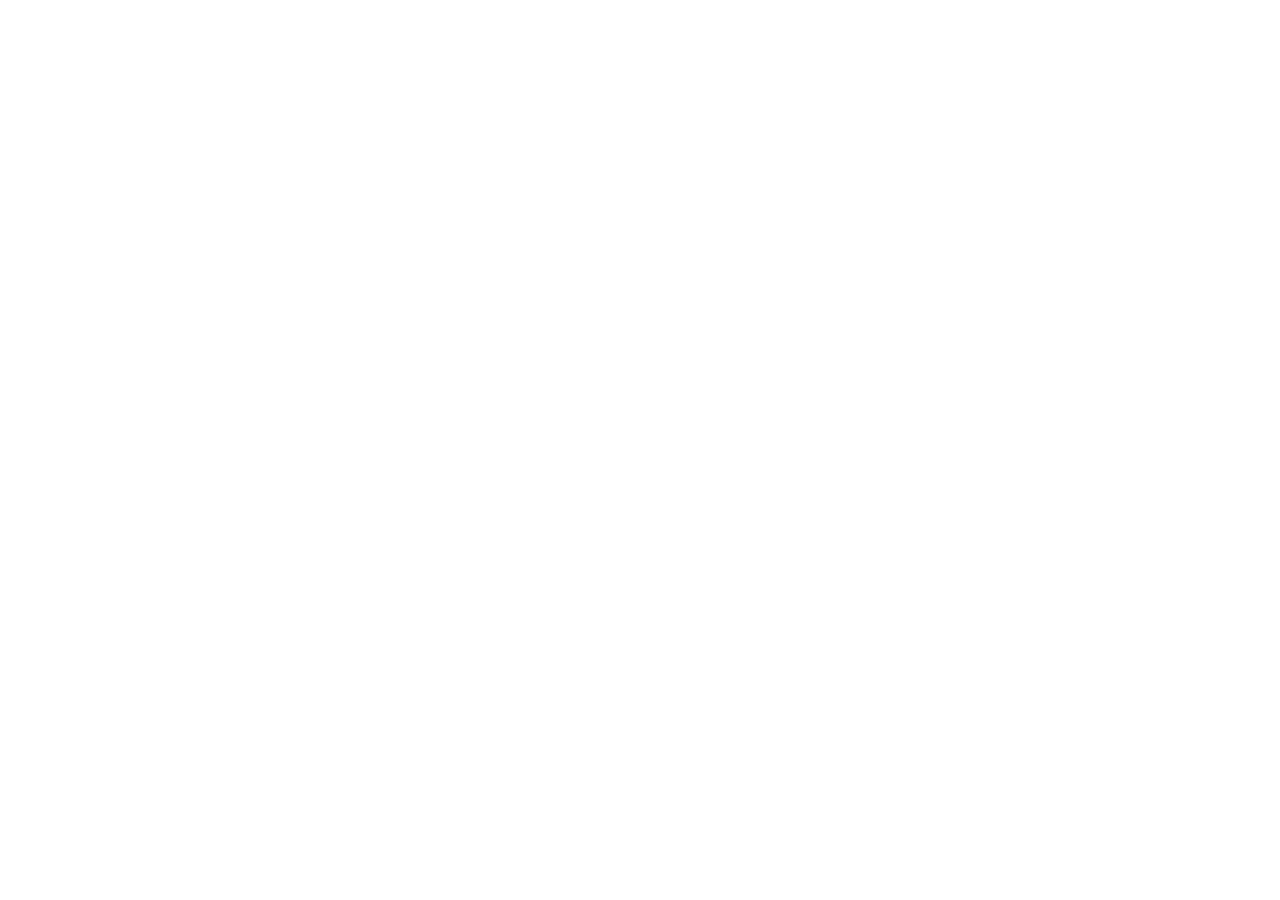
==== shelter/main.html @ 137c1968 "feat: add files in branch" ====
<!DOCTYPE html>
<html lang="en">
<head>
    <meta charset="UTF-8">
    <meta name="viewport" content="width=device-width, initial-scale=1.0">
    <link rel="stylesheet" href="style.css">
</head>
<body>
    <header>    

    </header>

    <main>

    </main>

    <footer>

    </footer>
</body>
</html>
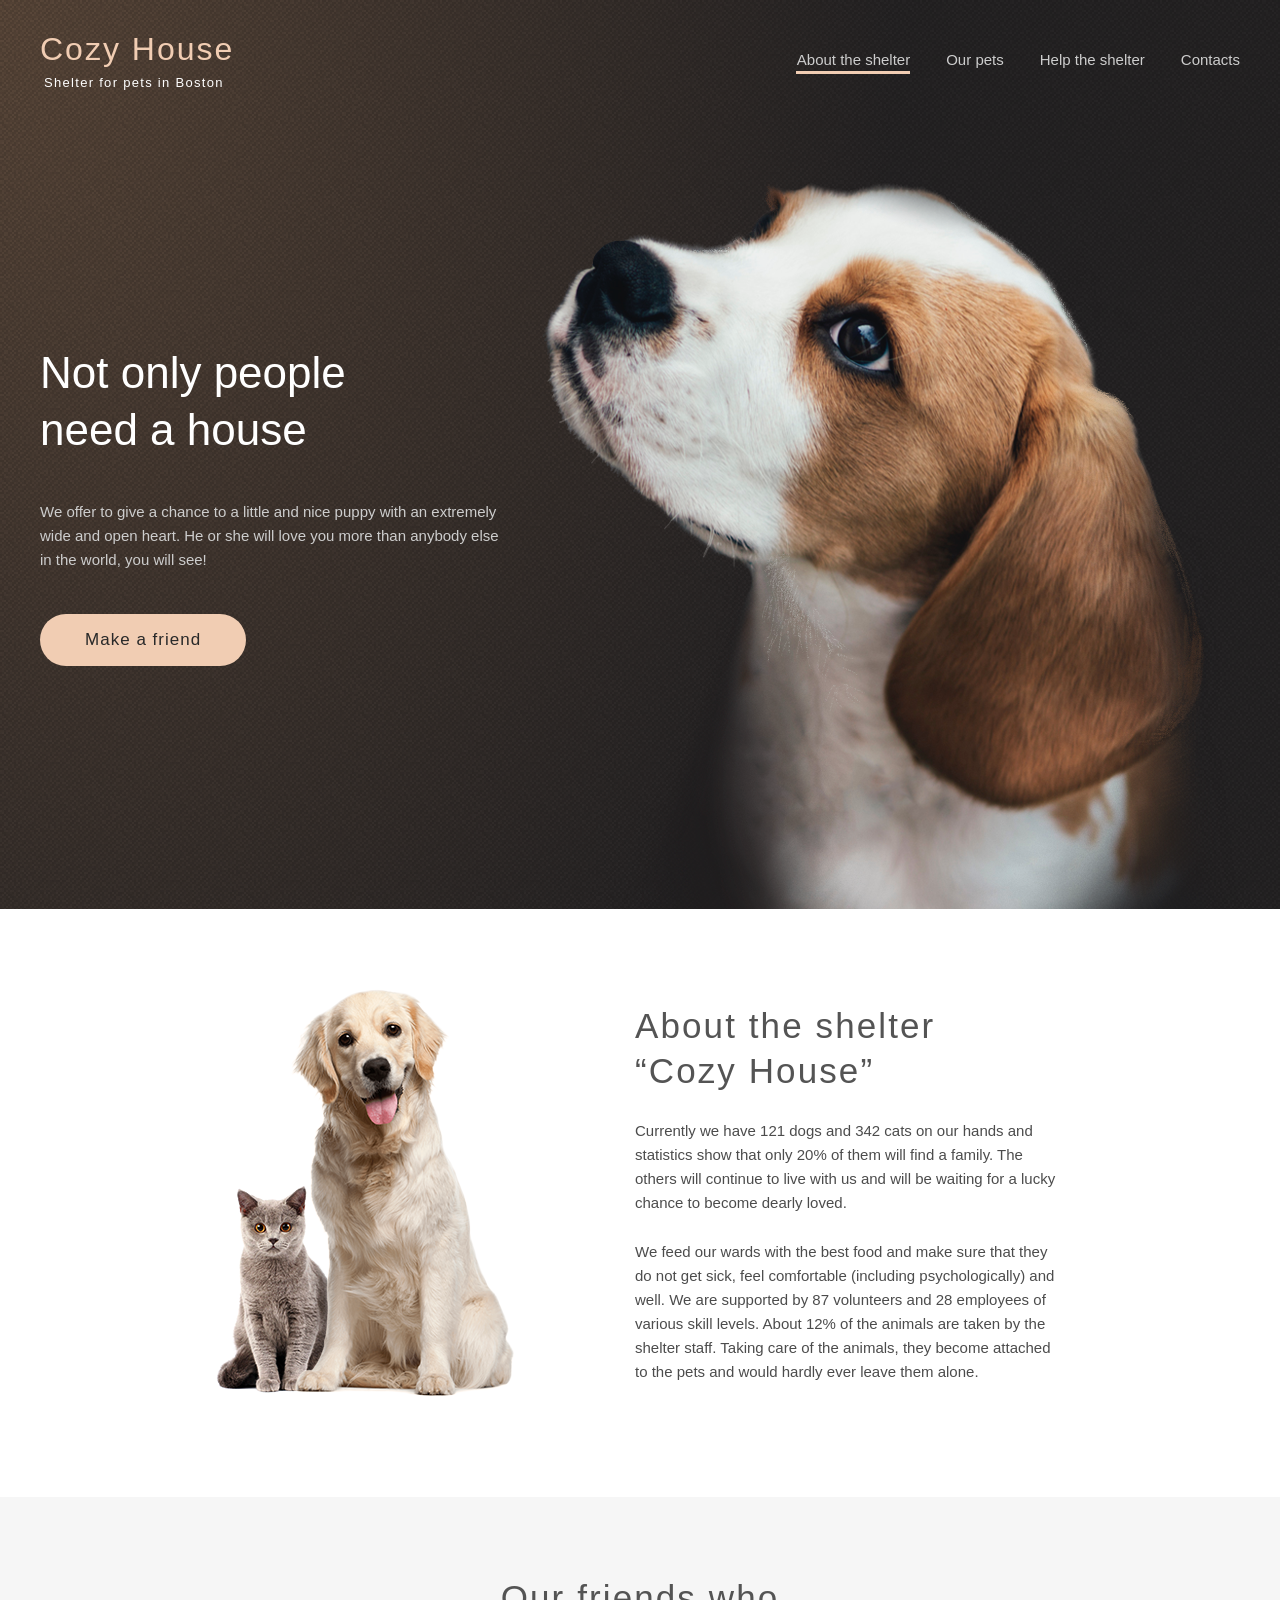
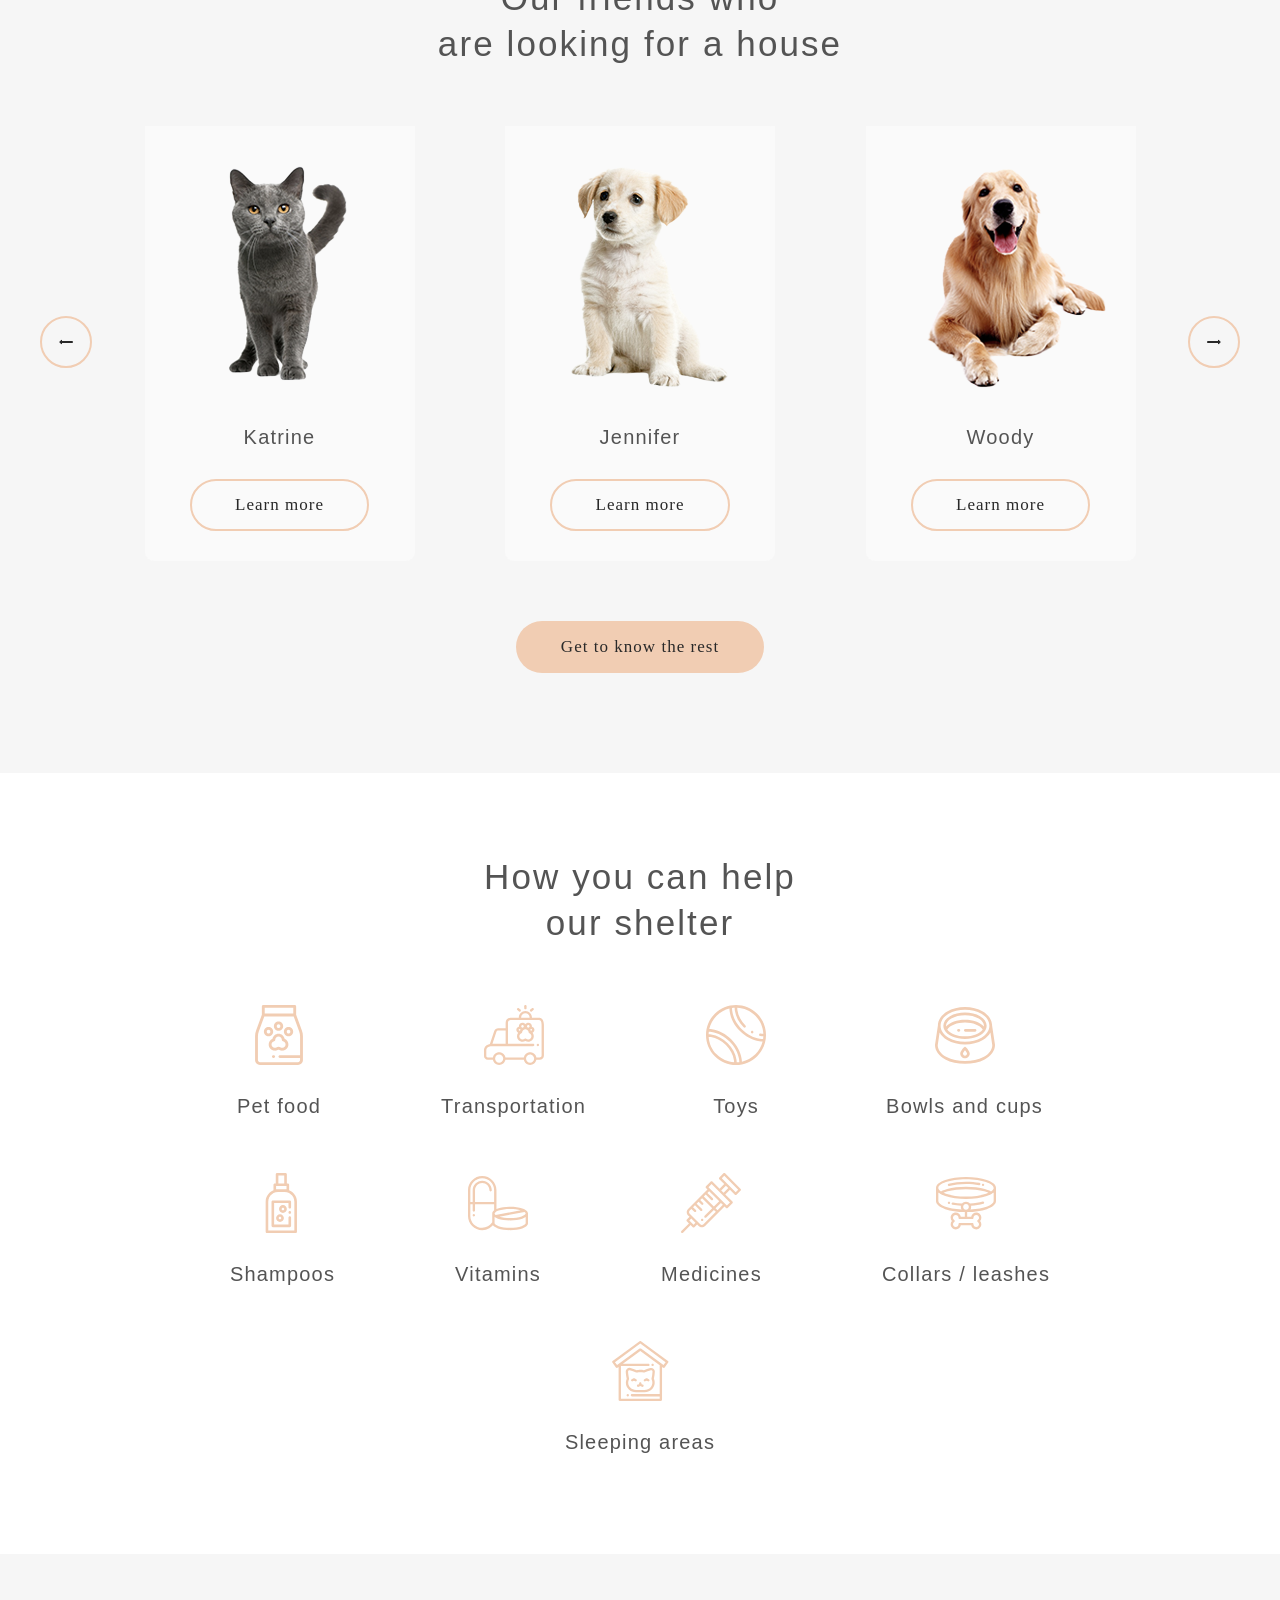
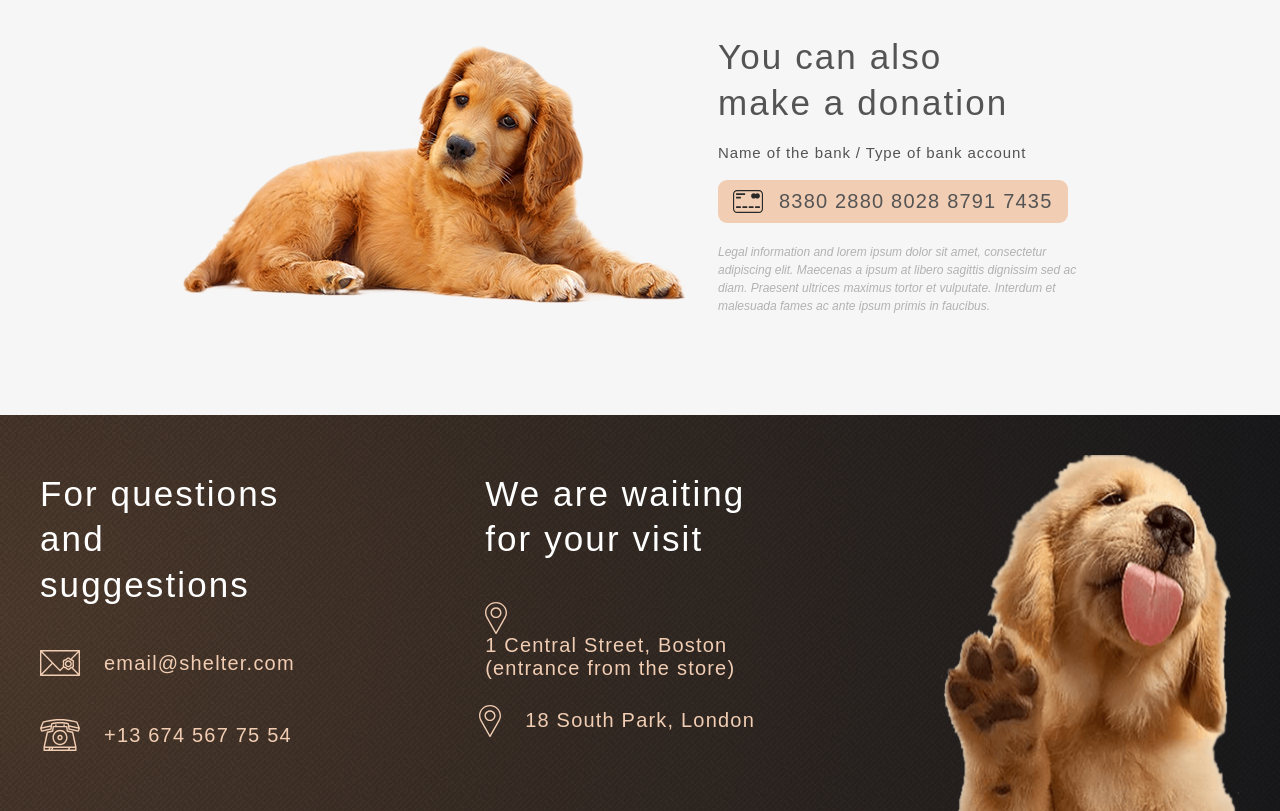
==== commit ea85e89d: "feat: add HTML and CSS files for Shelter project" ====
--- a/shelter/main.html
+++ b/shelter/main.html
@@ -1,21 +1,209 @@
 <!DOCTYPE html>
 <html lang="en">
+
 <head>
     <meta charset="UTF-8">
     <meta name="viewport" content="width=device-width, initial-scale=1.0">
-    <link rel="stylesheet" href="style.css">
+    <link rel="stylesheet" href="main.css">
+    <link rel="icon" href="assets/favicon_shelter.png" type="image/png">
+    <title>Shelter</title>
 </head>
+
 <body>
-    <header>    
-
-    </header>
-
-    <main>
-
+
+    <div class="background-container">
+
+        <header class="header content">
+            <a href=" " class="logo">
+                <h1 class="title">Cozy House</h1>
+                <span class="subtitle">Shelter for pets in Boston</span>
+            </a>
+            <nav class="navbar">
+                <ul class="nav-list">
+                    <li class="nav-item"><a href="main.html" aria-current="page"
+                            class="nav-link-active paragraph-l">About the shelter</a></li>
+                    <li class="nav-item"><a href="pets.html" class="nav-link paragraph-l">Our pets</a></li>
+                    <li class="nav-item"><a href="#help" class="nav-link paragraph-l">Help the shelter</a></li>
+                    <li class="nav-item"><a href="#contacts" class="nav-link paragraph-l">Contacts</a></li>
+                </ul>
+            </nav>
+        </header>
+        <section class="start-screen content">
+
+            <div class="not-only-content">
+                <h2>Not only people<br>need a house</h2>
+                <p class="paragraph-l p-only">
+                    We offer to give a chance to a little and nice puppy with an extremely wide and open heart.
+                    He or
+                    she will love you more than anybody else in the world, you will see!
+                </p>
+                <a href="#our-friends" class="button-not-only button">Make a friend</a>
+            </div>
+            <img class="not-only-puppy" src="assets/img/start-screen-puppy.png" alt="Puppy">
+
+        </section>
+
+    </div>
+    <main class="main">
+        <section id="about" class="about">
+            <div class="about-content content">
+                <div class="about-content-text">
+                    <h3 class="about-h3">About the shelter<br>“Cozy House”</h3>
+                    <p class="paragraph-l p-about">
+                        Currently we have 121 dogs and 342 cats on our hands and statistics show that only 20% of
+                        them will find
+                        a family. The others will continue to live with us and will be waiting for a lucky chance to
+                        become
+                        dearly loved.
+                    </p>
+                    <p class="paragraph-l p-about">
+                        We feed our wards with the best food and make sure that they do not get sick, feel
+                        comfortable
+                        (including psychologically) and well. We are supported by 87 volunteers and 28 employees of
+                        various
+                        skill levels. About 12% of the animals are taken by the shelter staff. Taking care of the
+                        animals, they
+                        become attached to the pets and would hardly ever leave them alone.
+                    </p>
+                </div>
+                <img class="about-pets" src="assets/img/about-pets.png" alt="Dog and cat">
+            </div>
+        </section>
+
+        <section id="our-friends" class="our-friends">
+            <div class="our-friends-content content">
+                <h3 class="pet-text">Our friends who<br>are looking for a house</h3>
+
+                <div class="pets-card">
+                    <div class="slider-left">
+                        <img class="button-arrow left" src="assets/svg/Arrow.svg" alt="Arrow">
+                    </div>
+                    <div class="card">
+                        <img class="pets-image" src="assets/img/pets-katrine.png" alt="Cat Katrine">
+                        <p class="pet-name">Katrine</p>
+                        <button class="pets-button">Learn more</button>
+                    </div>
+                    <div class="card">
+
+                        <img class="pets-image" src="assets/img/pets-jennifer.png" alt="Puppy Jennifer">
+
+                        <p class="pet-name">Jennifer</p>
+                        <button class="pets-button">Learn more</button>
+                    </div>
+                    <div class="card">
+
+                        <img class="pets-image" src="assets/img/pets-woody.png" alt="Dog Woody">
+
+                        <p class="pet-name">Woody</p>
+                        <button class="pets-button">Learn more</button>
+                    </div>
+                    <div class="slider-right">
+                        <img class="button-arrow" src="assets/svg/Arrow.svg" alt="arrow">
+                    </div>
+                </div>
+                <a href="pets.html" class="button-our-friends button">Get to know the rest</a>
+            </div>
+        </section>
+
+        <section id="help" class="help">
+            <div class="help-content content">
+                <h3 class="help-text-title">How you can help<br>our shelter</h3>
+                <div class="svg-list">
+                    <div class="svg-item">
+                        <img class="help-img" src="assets/svg/icon-pet-food.svg" alt="Pet food packaging">
+                        <h4 class="help-text">Pet food</h4>
+                    </div>
+                    <div class="svg-item">
+                        <img class="help-img" src="assets/svg/icon-transportation.svg" alt="Car">
+                        <h4 class="help-text">Transportation</h4>
+                    </div>
+                    <div class="svg-item">
+                        <img class="help-img" src="assets/svg/icon-toys.svg" alt="Ball">
+                        <h4 class="help-text">Toys</h4>
+                    </div>
+                    <div class="svg-item">
+                        <img class="help-img" src="assets/svg/icon-bowls-and-cups.svg" alt="Pet's cup">
+                        <h4 class="help-text">Bowls and cups</h4>
+                    </div>
+                    <div class="svg-item">
+                        <img class="help-img" src="assets/svg/icon-shampoos.svg" alt="Shampoo">
+                        <h4 class="help-text">Shampoos</h4>
+                    </div>
+                    <div class="svg-item">
+                        <img class="help-img" src="assets/svg/icon-vitamins.svg" alt="Vitamins">
+                        <h4 class="help-text">Vitamins</h4>
+                    </div>
+                    <div class="svg-item">
+                        <img class="help-img" src="assets/svg/icon-medicines.svg" alt="Syringe">
+                        <h4 class="help-text">Medicines</h4>
+                    </div>
+                    <div class="svg-item">
+                        <img class="help-img" src="assets/svg/icon-collars-leashes.svg" alt="Leash">
+                        <h4 class="help-text">Collars / leashes</h4>
+                    </div>
+                    <div class="svg-item">
+                        <img class="help-img" src="assets/svg/icon-sleeping-area.svg" alt="House">
+                        <h4 class="help-text">Sleeping areas</h4>
+                    </div>
+                </div>
+            </div>
+        </section>
+
+        <section class="in-addiction">
+            <div class=" in-addiction-content content">
+                <img class="donation-dog" src="assets/img/donation-dog.png" alt="Puppy">
+                <div class="donation">
+                    <h3 class="text-donation">You can also<br>make a donation</h3>
+                    <h5 class="text-bank">Name of the bank / Type of bank account</h5>
+                    <div class="credit-card-content">
+                        <img class="credit-card" src="assets/svg/credit-card.svg" alt="Icon of credit-card">
+                        <a href="#" class="credit-card">
+                            <h4>8380 2880 8028 8791 7435</h4>
+                        </a>
+                    </div>
+                    <p class="lorem-ipsum">
+                        Legal information and lorem ipsum dolor sit amet, consectetur adipiscing elit. Maecenas a ipsum
+                        at libero sagittis dignissim sed ac diam. Praesent ultrices maximus tortor et vulputate.
+                        Interdum et malesuada fames ac ante ipsum primis in faucibus.
+                    </p>
+                </div>
+            </div>
+        </section>
     </main>
 
-    <footer>
-
+    <footer id="contacts" class="footer">
+        <div class="footer-content content">
+            <div class="info">
+                <h3 class="footer-h3">For questions<br>and suggestions</h3>
+                <a href="https://mail.ru/" target="_blank" class="mail">
+                    <img class="mail-img" src="assets/svg/icon-email.svg" alt="Icon of mail">
+                    <h4 class="footer-h4">email@shelter.com</h4>
+                </a>
+
+                <a href="tel:+136745677554" class="phone">
+                    <img src="assets/svg/icon-phone.svg" class="phone-img" alt="Icon of phone">
+                    <h4 class="footer-h4">+13 674 567 75 54</h4>
+                </a>
+            </div>
+
+            <div class="info">
+                <h3 class="footer-h3">We are waiting<br>for your visit</h3>
+                <a href="https://www.google.ru/maps/place/%D0%AD%D1%80.10/@59.9384473,30.2917736,17z/data=!4m15!1m8!3m7!1s0x469631224f1955ed:0xb3164f9e5ebf51b9!2z0YPQuy4g0KDQtdC_0LjQvdCwLCAxMCwg0KHQsNC90LrRgi3Qn9C10YLQtdGA0LHRg9GA0LMsINCg0L7RgdGB0LjRjywgMTk5MDM0!3b1!8m2!3d59.939756!4d30.2907544!16s%2Fg%2F11bw4cfqwr!3m5!1s0x469631a974f1c7dd:0xc9771eff3931be8d!8m2!3d59.939756!4d30.2907543!16s%2Fg%2F11t__xw4fd?entry=ttu"
+                    target="_blank" class="location-link">
+                    <img src="assets/svg/icon-marker.svg" class="location-img" alt="Icon of marker">
+                    <h4 class="footer-h4">1 Central Street, Boston<br>(entrance from the store)</h4>
+                </a>
+
+                <a href="https://www.google.ru/maps/place/%D0%9F%D0%BE%D0%BB%D1%82%D0%BE%D1%80%D1%8B+%D0%9A%D0%BE%D0%BC%D0%BD%D0%B0%D1%82%D1%8B/@59.9392208,30.3567234,18z/data=!4m15!1m8!3m7!1s0x469631224f1955ed:0xb3164f9e5ebf51b9!2z0YPQuy4g0KDQtdC_0LjQvdCwLCAxMCwg0KHQsNC90LrRgi3Qn9C10YLQtdGA0LHRg9GA0LMsINCg0L7RgdGB0LjRjywgMTk5MDM0!3b1!8m2!3d59.939756!4d30.2907544!16s%2Fg%2F11bw4cfqwr!3m5!1s0x469631a1d0492177:0xcf0885add504c952!8m2!3d59.939965!4d30.354922!16s%2Fg%2F11b6dpdx06?entry=ttu"
+                    target="_blank" class="location">
+                    <img src="assets/svg/icon-marker.svg" class="location-img" alt="Icon of marker">
+                    <h4 class="footer-h4">18 South Park, London</h4>
+                </a>
+            </div>
+            <img class="footer-puppy" src="assets/img/footer-puppy.png" alt="Puppy">
+        </div>
     </footer>
+
 </body>
+
 </html>
--- a/shelter/main.css
+++ b/shelter/main.css
@@ -0,0 +1,522 @@
+:root {
+    --font-family: "Georgia", sans-serif;
+    --second-family: "Arial", sans-serif;
+    --third-family: "Inter", sans-serif;
+    --color-light-xl: #fff;
+    --color-light-l: #f6f6f6;
+    --color-light-s: #fafafa;
+    --color-dark-s: #cdcdcd;
+    --color-dark-m: #b2b2b2;
+    --color-dark-l: #545454;
+    --color-dark-xl: #4c4c4c;
+    --color-dark-2xl: #444;
+    --color-dark-3xl: #292929;
+    --color-primary: #f1cdb3;
+    --color-primary-light: #fddcc4;
+    --footer-gradient-background: #211f20;
+}
+
+html {
+    scroll-behavior: smooth;
+}
+
+* {
+    margin: 0;
+    padding: 0;
+    box-sizing: border-box;
+}
+
+
+
+.content {
+    width: 100%;
+    margin: 0 auto;
+    max-width: 1280px;
+}
+
+
+h1 {
+    font-family: var(--font-family);
+    font-size: 2rem;
+    font-style: normal;
+    font-weight: 400;
+    line-height: 130%;
+    letter-spacing: 2px;
+}
+
+.background-container {
+    background: url('assets/img/noise_transparent@2x.png'), radial-gradient(100% 215.42% at 0% 0%, #5b483a 0%, #262425 70%),
+        #211f20;
+    background-position: 0% 0%;
+
+
+}
+
+.header {
+    padding: 30px 40px 0;
+    display: flex;
+    align-items: center;
+    justify-content: space-between;
+    height: 90px;
+}
+
+
+.nav-list {
+    display: inline-flex;
+    list-style: none;
+    gap: 36px;
+
+}
+
+.nav-link {
+    font-family: var(--second-family);
+    font-size: 15px;
+    font-weight: 400;
+    line-height: 160%;
+    color: var(--color-dark-s);
+    padding-bottom: 5px;
+    transition: color 0.3s ease;
+}
+
+.nav-link-active {
+    color: var(--color-dark-s);
+    padding: 0 0 3px 1px;
+    border-bottom: 3px solid var(--color-primary);
+    cursor: default;
+    pointer-events: none;
+}
+
+.nav-link:hover {
+    color: var(--color-light-s);
+}
+
+.title {
+    margin-bottom: 3px;
+    color: var(--color-primary);
+}
+
+.subtitle {
+    color: var(--color-light-xl, #FFF);
+    font-family: var(--second-family);
+    font-size: 13px;
+    font-style: normal;
+    font-weight: 400;
+    line-height: normal;
+    letter-spacing: 1.3px;
+    margin-left: 4px;
+}
+
+a {
+    text-decoration: none;
+}
+
+.start-screen {
+    padding: 91px 40px 0;
+    display: flex;
+    flex-direction: row;
+    justify-content: space-between;
+}
+
+.not-only-content {
+    display: flex;
+    flex-direction: column;
+
+    align-items: flex-start;
+    gap: 42px;
+    padding-top: 163px;
+    width: 460px;
+
+}
+
+h2 {
+    font-family: var(--font-family);
+    font-size: 44px;
+    font-style: normal;
+    font-weight: 400;
+    line-height: 130%;
+    color: var(--color-light-xl, #FFF);
+}
+
+.p-only {
+    color: var(--color-dark-s, #CDCDCD);
+}
+
+.button {
+    padding: 15px 45px;
+    border-radius: 100px;
+    background: var(--color-primary, #F1CDB3);
+    transition: background 0.3s ease;
+}
+
+.button-not-only {
+    color: var(--color-dark-3xl, #292929);
+    font-family: var(--font-family);
+    font-size: 17px;
+    font-style: normal;
+    font-weight: 400;
+    line-height: 130%;
+    letter-spacing: 1.02px;
+
+}
+
+
+.button:hover {
+    background: var(--color-primary-light, #FDDCC4);
+}
+
+.about {
+    background: var(--color-light-xl, #FFF);
+}
+
+.about-content {
+    display: flex;
+    justify-content: center;
+    flex-direction: row-reverse;
+    padding: 80px 215px 100px;
+    gap: 120px;
+}
+
+.about-content-text {
+    display: flex;
+    flex-direction: column;
+    justify-content: center;
+    gap: 25px;
+
+}
+
+h3 {
+    font-family: var(--font-family);
+    font-size: 35px;
+    font-style: normal;
+    font-weight: 400;
+    line-height: 130%;
+    letter-spacing: 2.1px;
+}
+
+.about-h3 {
+    color: var(--color-dark-l, #545454);
+}
+
+.paragraph-l {
+    font-family: Arial;
+    font-size: 15px;
+    font-style: normal;
+    font-weight: 400;
+    line-height: 160%;
+}
+
+.p-about {
+    color: var(--color-dark-xl, #4C4C4C);
+}
+
+.our-friends-content {
+    padding: 78px 40px 100px;
+    ;
+    display: flex;
+    flex-direction: column;
+    justify-content: space-between;
+    align-items: center;
+    gap: 60px;
+}
+
+.our-friends {
+    background: var(--color-light-l, #F6F6F6);
+}
+
+.pets-card {
+    display: flex;
+    justify-content: space-between;
+    align-items: center;
+    width: 100%;
+    gap: 90px;
+
+}
+
+.pet-text {
+    color: var(--color-dark-l, #545454);
+    text-align: center;
+}
+
+.button-arrow {
+    border-radius: 100px;
+    border: 2px solid #F1CDB3;
+    padding: 21px 17px;
+    transition: background 0.3s ease;
+}
+
+.left {
+    transform: rotate(180deg);
+}
+
+.button-arrow:hover {
+    background: #FDDCC4;
+    border: 2px solid #FDDCC4;
+    cursor: pointer;
+}
+
+.slider-left {
+    margin-right: -38px;
+}
+
+.slider-right {
+    margin-left: -38px;
+}
+
+
+.card {
+    display: flex;
+    flex-direction: column;
+    justify-content: center;
+    align-items: center;
+    gap: 30px;
+    padding-bottom: 30px;
+    border-radius: 9px;
+    background: var(--color-light-s, #FAFAFA);
+    transition: background 0.3s ease;
+
+}
+
+
+.card:hover {
+    background: var(--color-light-xl, #FFF);
+}
+
+.pets-image {
+    background: var(--color-light-s, #FAFAFA);
+    transition: background 0.3s ease;
+}
+
+.card:hover .pets-image {
+    background: var(--color-light-xl, #FFF);
+}
+
+
+
+.pet-name {
+    color: var(--color-dark-l, #545454);
+    text-align: center;
+    font-family: var(--font-family);
+    font-size: 20px;
+    font-style: normal;
+    font-weight: 400;
+    line-height: normal;
+    letter-spacing: 1.2px;
+
+}
+
+.pets-button {
+    padding: 13px 43px;
+    border-radius: 100px;
+    background: var(--color-light-s, #FAFAFA);
+    border: 2px solid #F1CDB3;
+    color: var(--color-dark-3xl, #292929);
+    font-family: Georgia;
+    font-size: 17px;
+    font-style: normal;
+    font-weight: 400;
+    line-height: 130%;
+    letter-spacing: 1.02px;
+    transition: background 0.3s ease;
+}
+
+.card:hover .pets-button {
+    background-color: var(--color-light-xl, #FFF);
+}
+
+.pets-button:hover {
+    background: var(--color-primary-light, #FDDCC4) !important;
+    border: 2px solid #FDDCC4;
+    cursor: pointer;
+}
+
+
+.button-our-friends {
+
+    color: var(--color-dark-3xl, #292929);
+    font-family: Georgia;
+    font-size: 17px;
+    font-style: normal;
+    font-weight: 400;
+    line-height: 130%;
+    letter-spacing: 1.02px;
+}
+
+
+.help {
+    background: var(--color-light-xl, #FFF);
+}
+
+.help-content {
+    padding: 81px 125px 100px;
+    display: flex;
+    flex-direction: column;
+    justify-content: center;
+    align-items: center;
+    gap: 60px;
+}
+
+.help-text-title {
+    color: var(--color-dark-l, #545454);
+    text-align: center;
+}
+
+
+.svg-list {
+    display: flex;
+    justify-content: center;
+    align-content: center;
+    gap: 55px 120px;
+    flex-wrap: wrap;
+
+}
+
+.svg-item {
+    display: flex;
+    flex-direction: column;
+    justify-content: center;
+    align-items: center;
+    gap: 30px;
+
+}
+
+h4 {
+    font-family: var(--font-family);
+    font-size: 20px;
+    font-style: normal;
+    font-weight: 400;
+    line-height: 115%;
+    letter-spacing: 1.2px;
+}
+
+.help-text {
+    color: var(--color-dark-l, #545454);
+    text-align: center;
+
+}
+
+.in-addiction {
+    background: var(--color-light-l, #F6F6F6);
+}
+
+.in-addiction-content {
+    padding: 80px 182px 100px 183px;
+    display: flex;
+    justify-content: center;
+    align-items: center;
+    gap: 30px;
+}
+
+.donation {
+    display: flex;
+    flex-direction: column;
+    align-items: flex-start;
+    gap: 20px;
+    width: 380px;
+}
+
+.text-donation {
+    color: var(--color-dark-l, #545454);
+}
+
+h5 {
+    font-family: var(--font-family);
+    font-size: 15px;
+    font-style: normal;
+    font-weight: 400;
+    line-height: 110%;
+    letter-spacing: 0.9px;
+}
+
+.text-bank {
+    color: var(--color-dark-l, #545454);
+}
+
+.donation-dog {
+    width: 505px;
+    height: 261px;
+    flex-shrink: 0;
+}
+
+.credit-card-content {
+    margin-top: -2px;
+    display: flex;
+    gap: 16px;
+    border-radius: 9px;
+    background: var(--color-primary, #F1CDB3);
+    padding: 10px 15px;
+    transition: background 0.3s ease;
+
+}
+
+.credit-card-content:hover {
+    background: var(--color-primary-light, #FDDCC4);
+    cursor: pointer;
+}
+
+.credit-card {
+    fill: var(--color-dark-3xl, #292929);
+    color: var(--color-dark-l, #545454);
+}
+
+.lorem-ipsum {
+    color: var(--color-dark-m, #B2B2B2);
+    font-family: Arial;
+    font-size: 12px;
+    font-style: italic;
+    font-weight: 400;
+    line-height: 150%;
+}
+
+.footer {
+    background: url('assets/img/noise_transparent@2x.png'), radial-gradient(circle at left center, #513D2F 0%, #1A1A1C 100%), #211F20;
+    background-position-y: 50%;
+}
+
+.footer-content {
+    padding: 40px 40px 0;
+    display: flex;
+    justify-content: space-between;
+    gap: 160px;
+
+}
+
+
+.info {
+    display: flex;
+    flex-direction: column;
+    align-items: flex-start;
+    gap: 40px;
+    margin: 16px 0 60px;
+}
+
+.location {
+    margin: -15px 0 0 -6px;
+}
+
+.footer-h3 {
+    color: var(--color-light-xl, #FFF);
+}
+
+.mail-img {
+    display: inline-block;
+    vertical-align: middle;
+    margin-right: 20px;
+}
+
+.footer-h4 {
+    display: inline-block;
+    vertical-align: middle;
+    color: var(--color-primary, #F1CDB3);
+}
+
+.phone-img {
+    display: inline-block;
+    vertical-align: middle;
+    margin-right: 20px;
+}
+
+.location-img {
+    display: inline-block;
+    vertical-align: middle;
+    margin-right: 20px;
+}
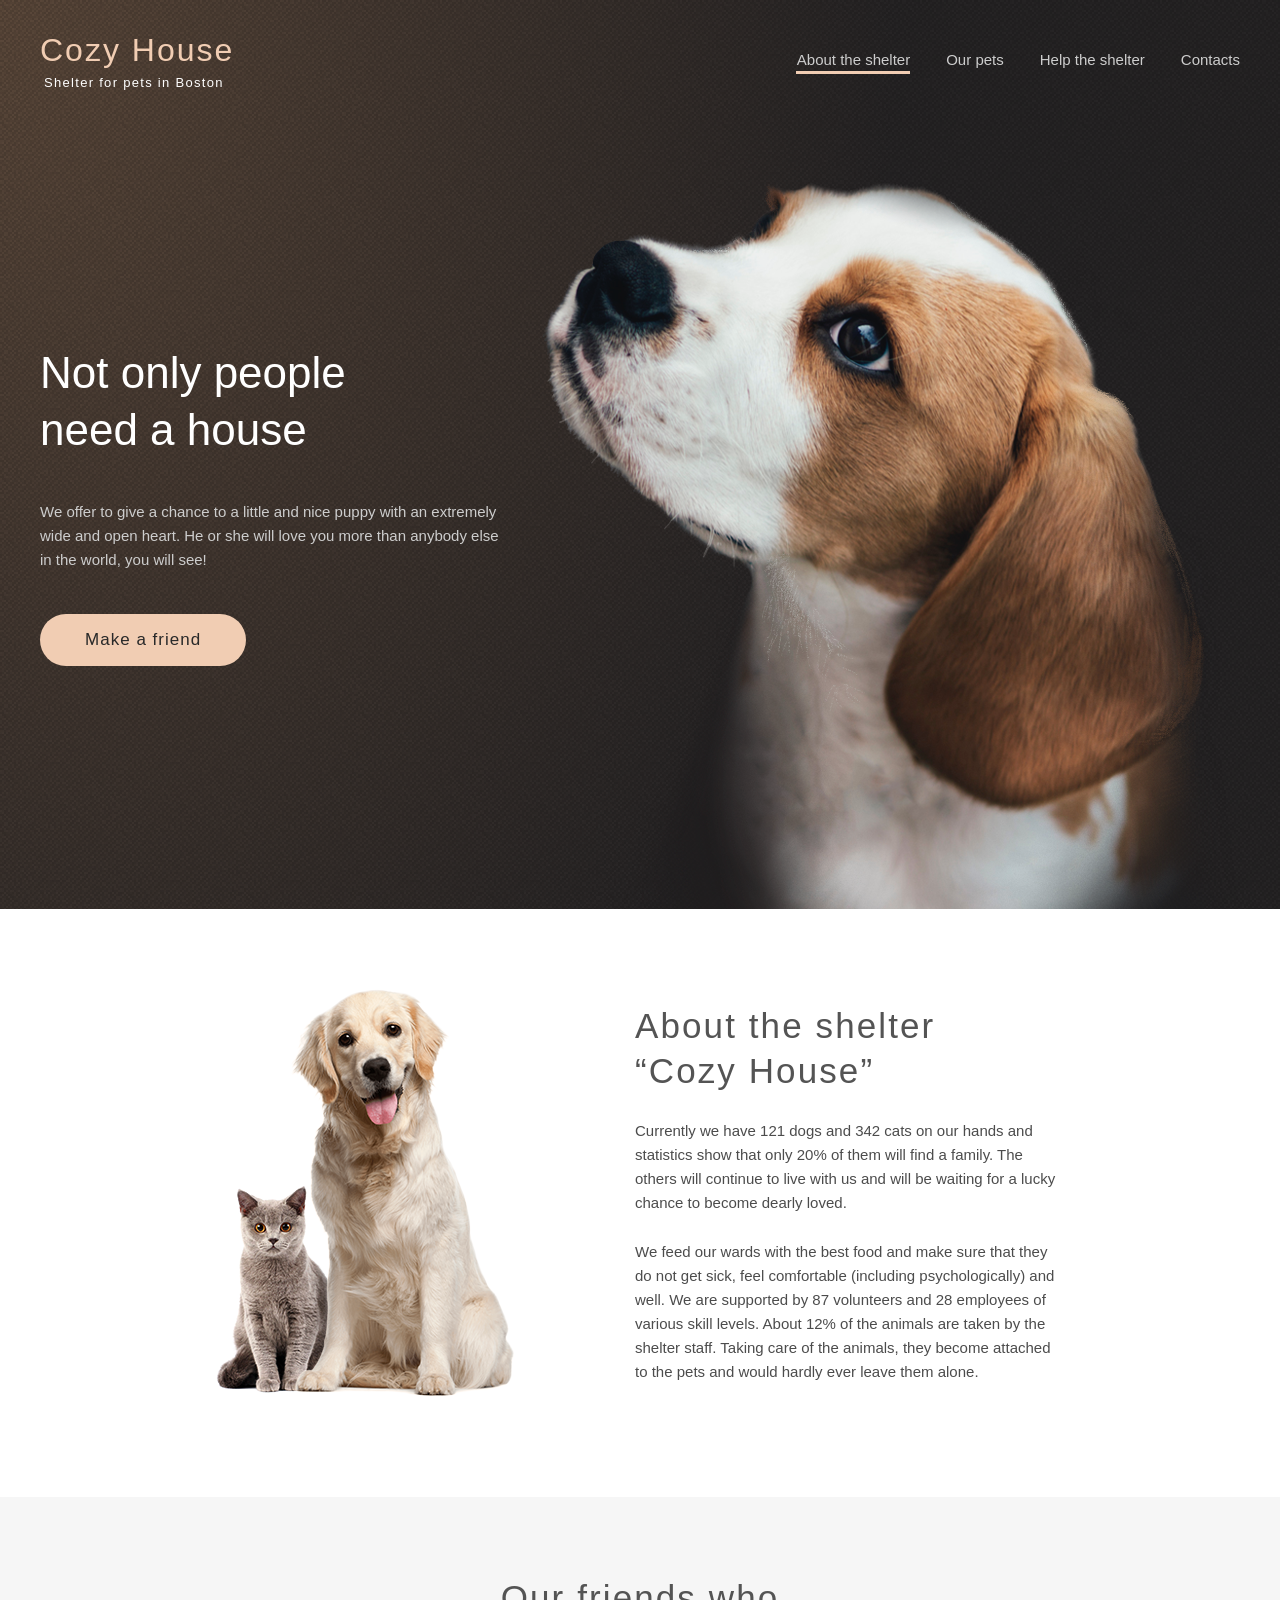
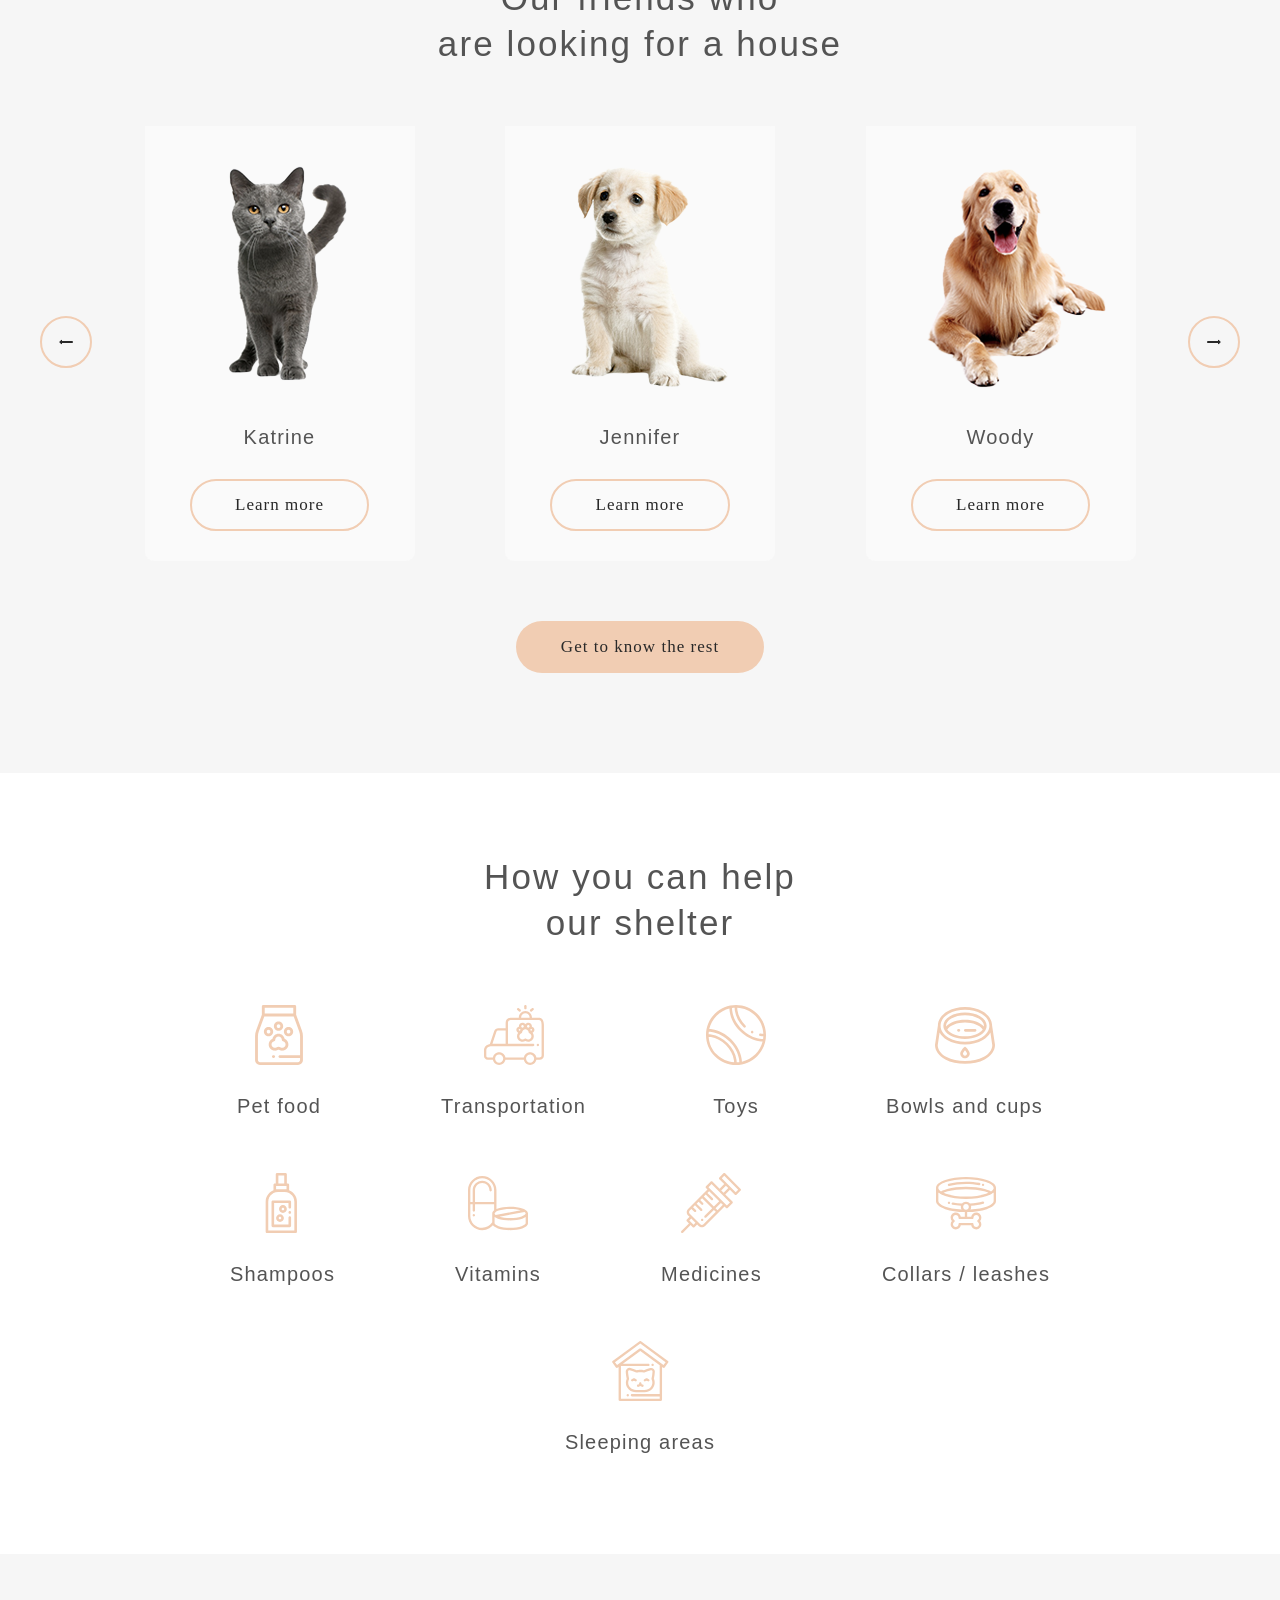
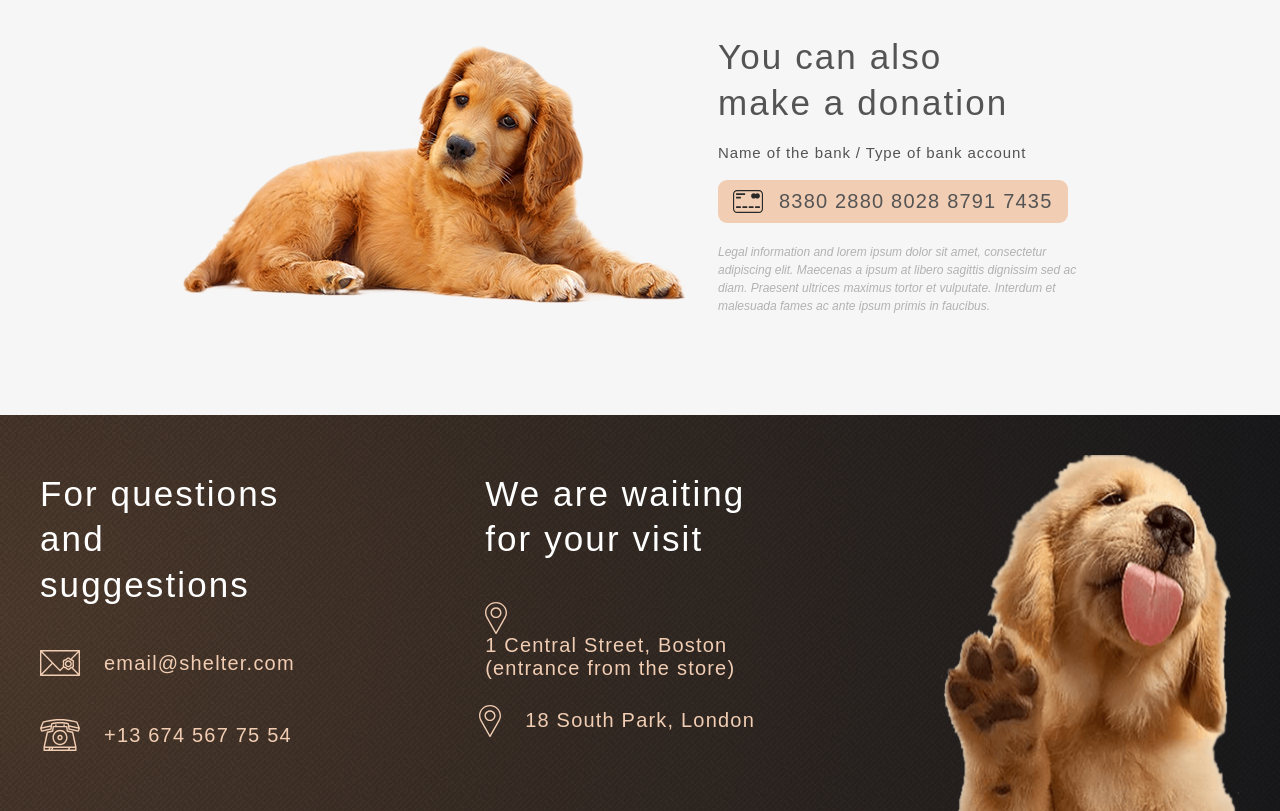
==== commit e61c0fb1: "fix: update hover state in footer and header" ====
--- a/shelter/main.html
+++ b/shelter/main.html
@@ -16,7 +16,7 @@
         <header class="header content">
             <a href=" " class="logo">
                 <h1 class="title">Cozy House</h1>
-                <span class="subtitle">Shelter for pets in Boston</span>
+                <p class="subtitle">Shelter for pets in Boston</p>
             </a>
             <nav class="navbar">
                 <ul class="nav-list">
--- a/shelter/main.css
+++ b/shelter/main.css
@@ -90,6 +90,14 @@
     color: var(--color-light-s);
 }
 
+.logo {
+    transition: 0.3s ease;
+}
+
+.logo:hover {
+    transform: scale(1.05);
+}
+
 .title {
     margin-bottom: 3px;
     color: var(--color-primary);
@@ -279,6 +287,7 @@
 
 .card:hover {
     background: var(--color-light-xl, #FFF);
+    cursor: pointer;
 }
 
 .pets-image {
@@ -319,15 +328,15 @@
     transition: background 0.3s ease;
 }
 
+
+
 .card:hover .pets-button {
-    background-color: var(--color-light-xl, #FFF);
-}
-
-.pets-button:hover {
-    background: var(--color-primary-light, #FDDCC4) !important;
+    background: var(--color-primary-light, #FDDCC4);
     border: 2px solid #FDDCC4;
     cursor: pointer;
 }
+
+
 
 
 .button-our-friends {
@@ -507,6 +516,11 @@
     display: inline-block;
     vertical-align: middle;
     color: var(--color-primary, #F1CDB3);
+    transition: color 0.3s ease;
+}
+
+.footer-h4:hover {
+    color:var(--color-primary-light, #FDDCC4);
 }
 
 .phone-img {
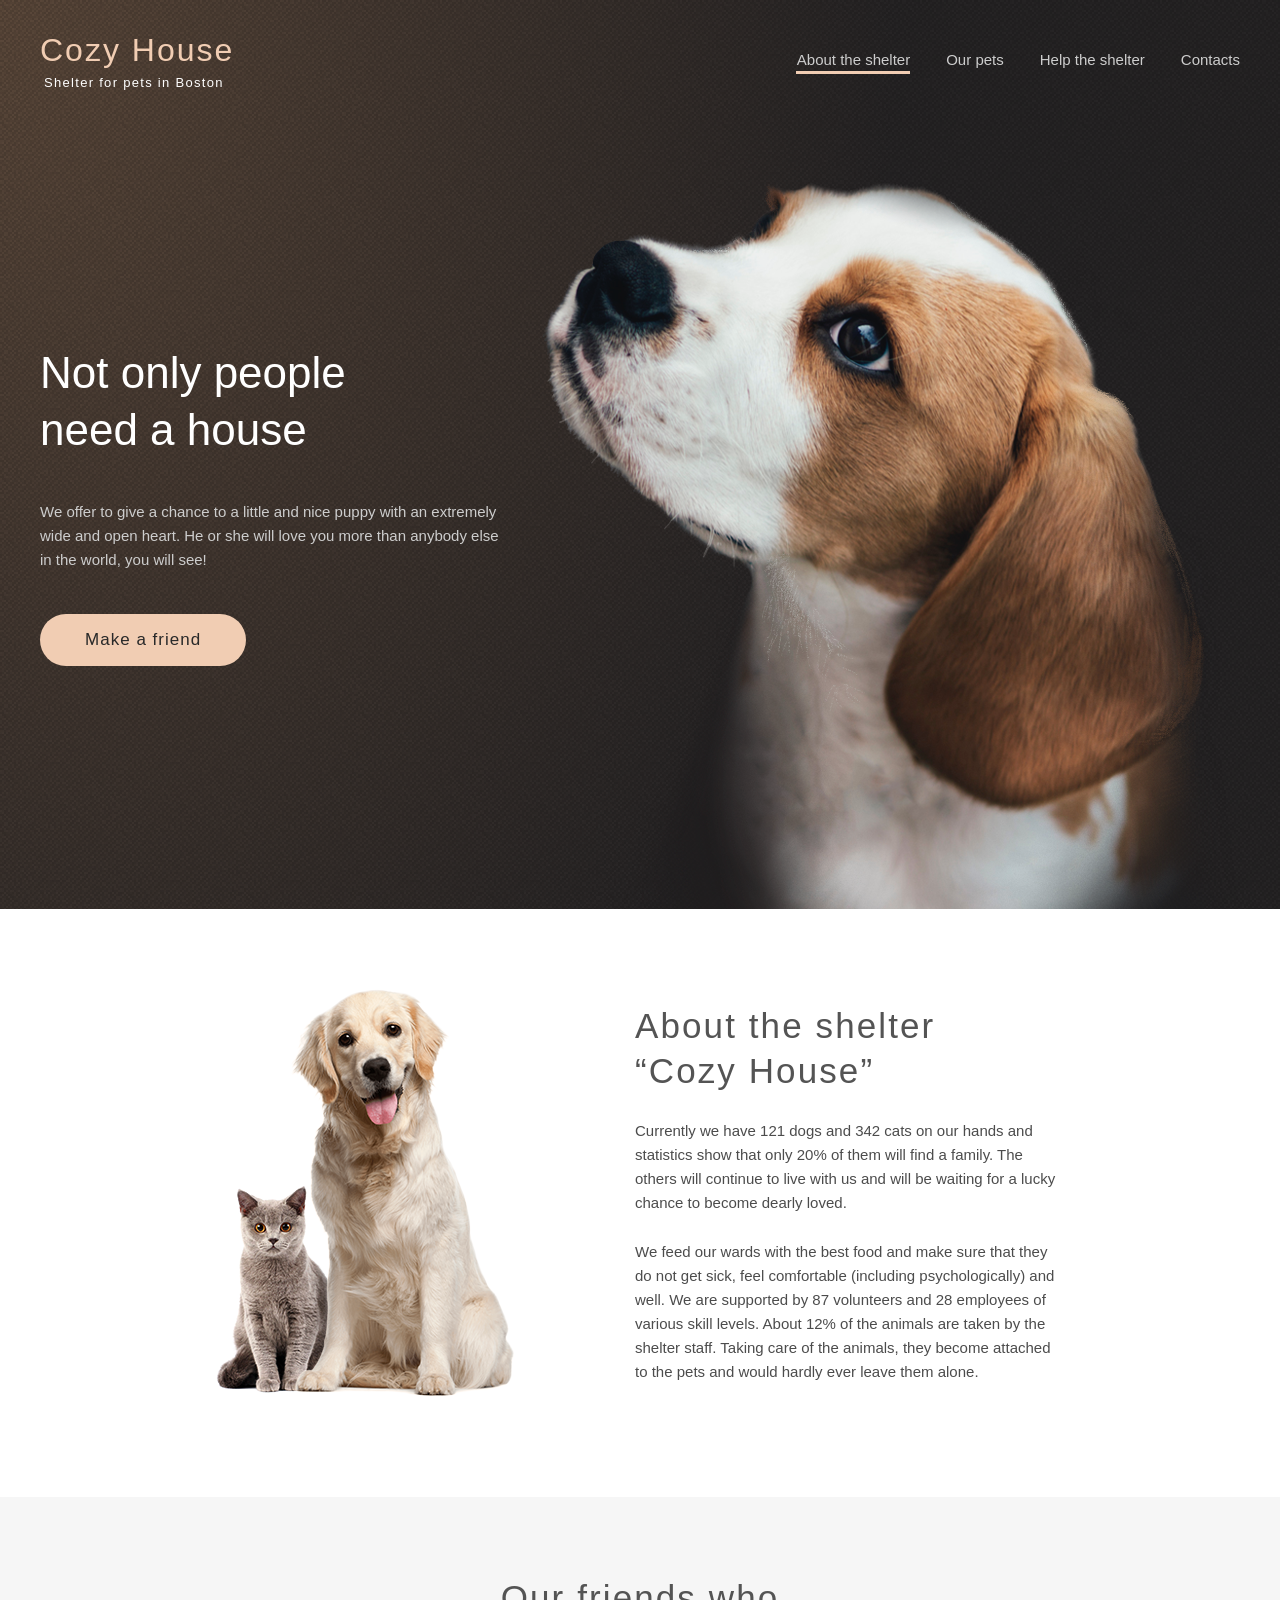
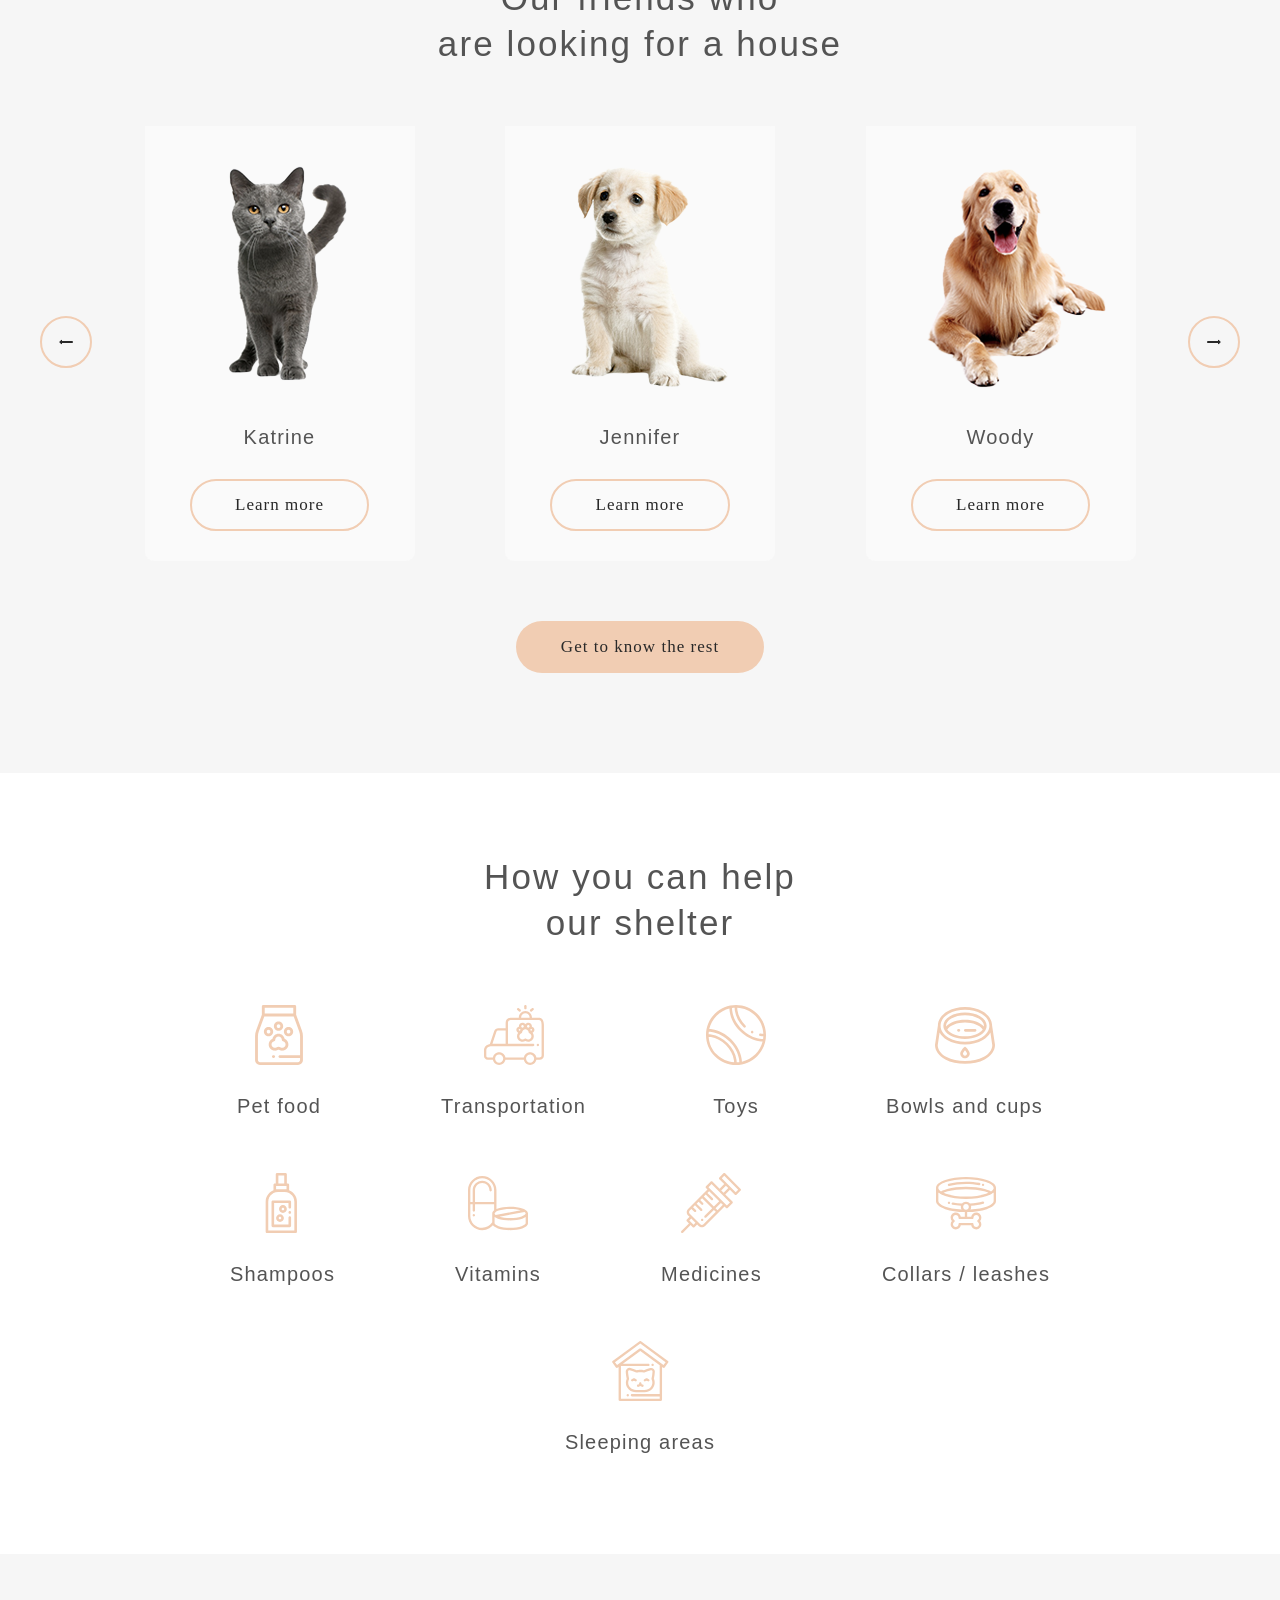
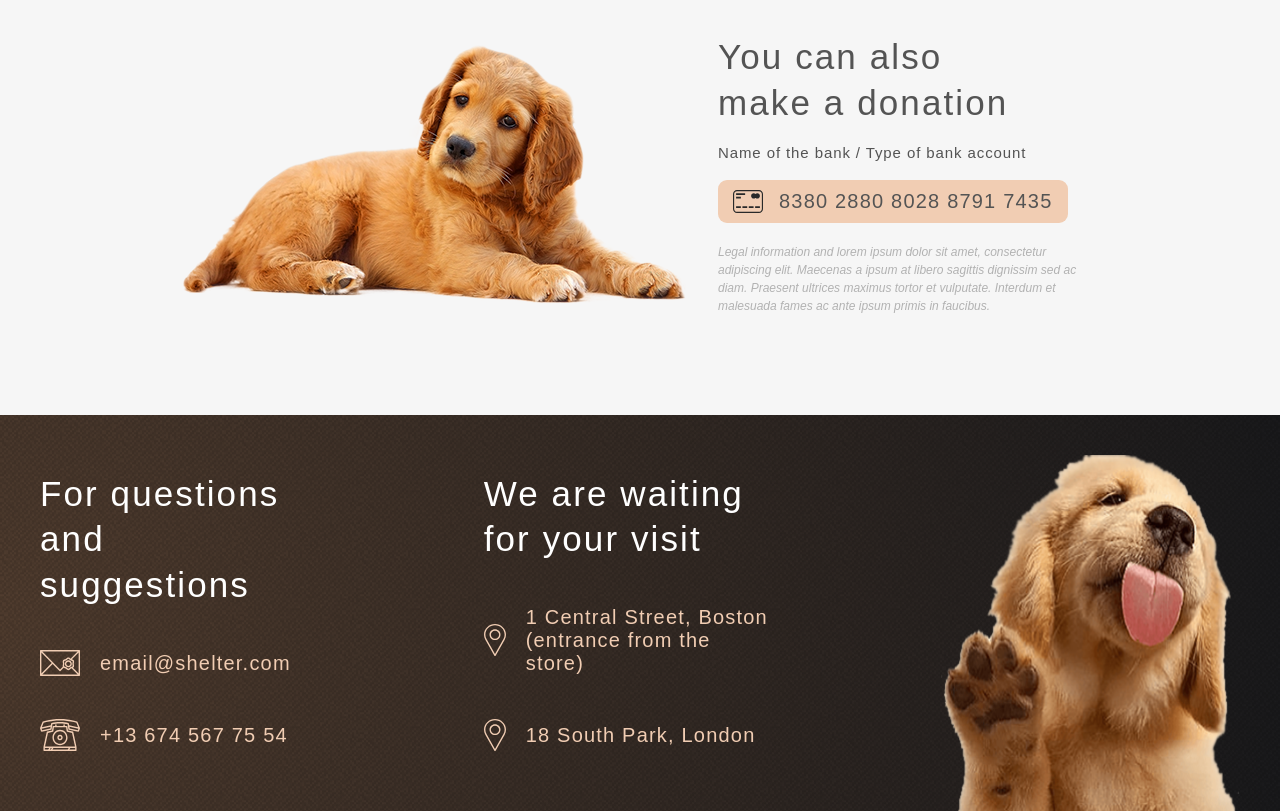
==== commit 1dcc719c: "fix: update footer elements position" ====
--- a/shelter/main.html
+++ b/shelter/main.html
@@ -175,27 +175,27 @@
         <div class="footer-content content">
             <div class="info">
                 <h3 class="footer-h3">For questions<br>and suggestions</h3>
-                <a href="https://mail.ru/" target="_blank" class="mail">
+                <a href="https://mail.ru/" target="_blank" class="info-link">
                     <img class="mail-img" src="assets/svg/icon-email.svg" alt="Icon of mail">
                     <h4 class="footer-h4">email@shelter.com</h4>
                 </a>
 
-                <a href="tel:+136745677554" class="phone">
+                <a href="tel:+136745677554" class="info-link">
                     <img src="assets/svg/icon-phone.svg" class="phone-img" alt="Icon of phone">
                     <h4 class="footer-h4">+13 674 567 75 54</h4>
                 </a>
             </div>
 
-            <div class="info">
+            <div class="info loc">
                 <h3 class="footer-h3">We are waiting<br>for your visit</h3>
                 <a href="https://www.google.ru/maps/place/%D0%AD%D1%80.10/@59.9384473,30.2917736,17z/data=!4m15!1m8!3m7!1s0x469631224f1955ed:0xb3164f9e5ebf51b9!2z0YPQuy4g0KDQtdC_0LjQvdCwLCAxMCwg0KHQsNC90LrRgi3Qn9C10YLQtdGA0LHRg9GA0LMsINCg0L7RgdGB0LjRjywgMTk5MDM0!3b1!8m2!3d59.939756!4d30.2907544!16s%2Fg%2F11bw4cfqwr!3m5!1s0x469631a974f1c7dd:0xc9771eff3931be8d!8m2!3d59.939756!4d30.2907543!16s%2Fg%2F11t__xw4fd?entry=ttu"
-                    target="_blank" class="location-link">
+                    target="_blank" class="info-link">
                     <img src="assets/svg/icon-marker.svg" class="location-img" alt="Icon of marker">
                     <h4 class="footer-h4">1 Central Street, Boston<br>(entrance from the store)</h4>
                 </a>
 
                 <a href="https://www.google.ru/maps/place/%D0%9F%D0%BE%D0%BB%D1%82%D0%BE%D1%80%D1%8B+%D0%9A%D0%BE%D0%BC%D0%BD%D0%B0%D1%82%D1%8B/@59.9392208,30.3567234,18z/data=!4m15!1m8!3m7!1s0x469631224f1955ed:0xb3164f9e5ebf51b9!2z0YPQuy4g0KDQtdC_0LjQvdCwLCAxMCwg0KHQsNC90LrRgi3Qn9C10YLQtdGA0LHRg9GA0LMsINCg0L7RgdGB0LjRjywgMTk5MDM0!3b1!8m2!3d59.939756!4d30.2907544!16s%2Fg%2F11bw4cfqwr!3m5!1s0x469631a1d0492177:0xcf0885add504c952!8m2!3d59.939965!4d30.354922!16s%2Fg%2F11b6dpdx06?entry=ttu"
-                    target="_blank" class="location">
+                    target="_blank" class="info-link">
                     <img src="assets/svg/icon-marker.svg" class="location-img" alt="Icon of marker">
                     <h4 class="footer-h4">18 South Park, London</h4>
                 </a>
--- a/shelter/main.css
+++ b/shelter/main.css
@@ -489,7 +489,6 @@
 
 }
 
-
 .info {
     display: flex;
     flex-direction: column;
@@ -497,24 +496,26 @@
     gap: 40px;
     margin: 16px 0 60px;
 }
-
-.location {
-    margin: -15px 0 0 -6px;
+.loc {
+    margin-right: 7px;
+    gap: 30px;
+    justify-content: space-between;
+}
+
+.info-link {
+    display: flex;
+    gap: 20px;
+    align-items: center;
+    justify-content: space-between;
 }
 
 .footer-h3 {
     color: var(--color-light-xl, #FFF);
 }
 
-.mail-img {
-    display: inline-block;
-    vertical-align: middle;
-    margin-right: 20px;
-}
+
 
 .footer-h4 {
-    display: inline-block;
-    vertical-align: middle;
     color: var(--color-primary, #F1CDB3);
     transition: color 0.3s ease;
 }
@@ -523,14 +524,4 @@
     color:var(--color-primary-light, #FDDCC4);
 }
 
-.phone-img {
-    display: inline-block;
-    vertical-align: middle;
-    margin-right: 20px;
-}
-
-.location-img {
-    display: inline-block;
-    vertical-align: middle;
-    margin-right: 20px;
-}+
